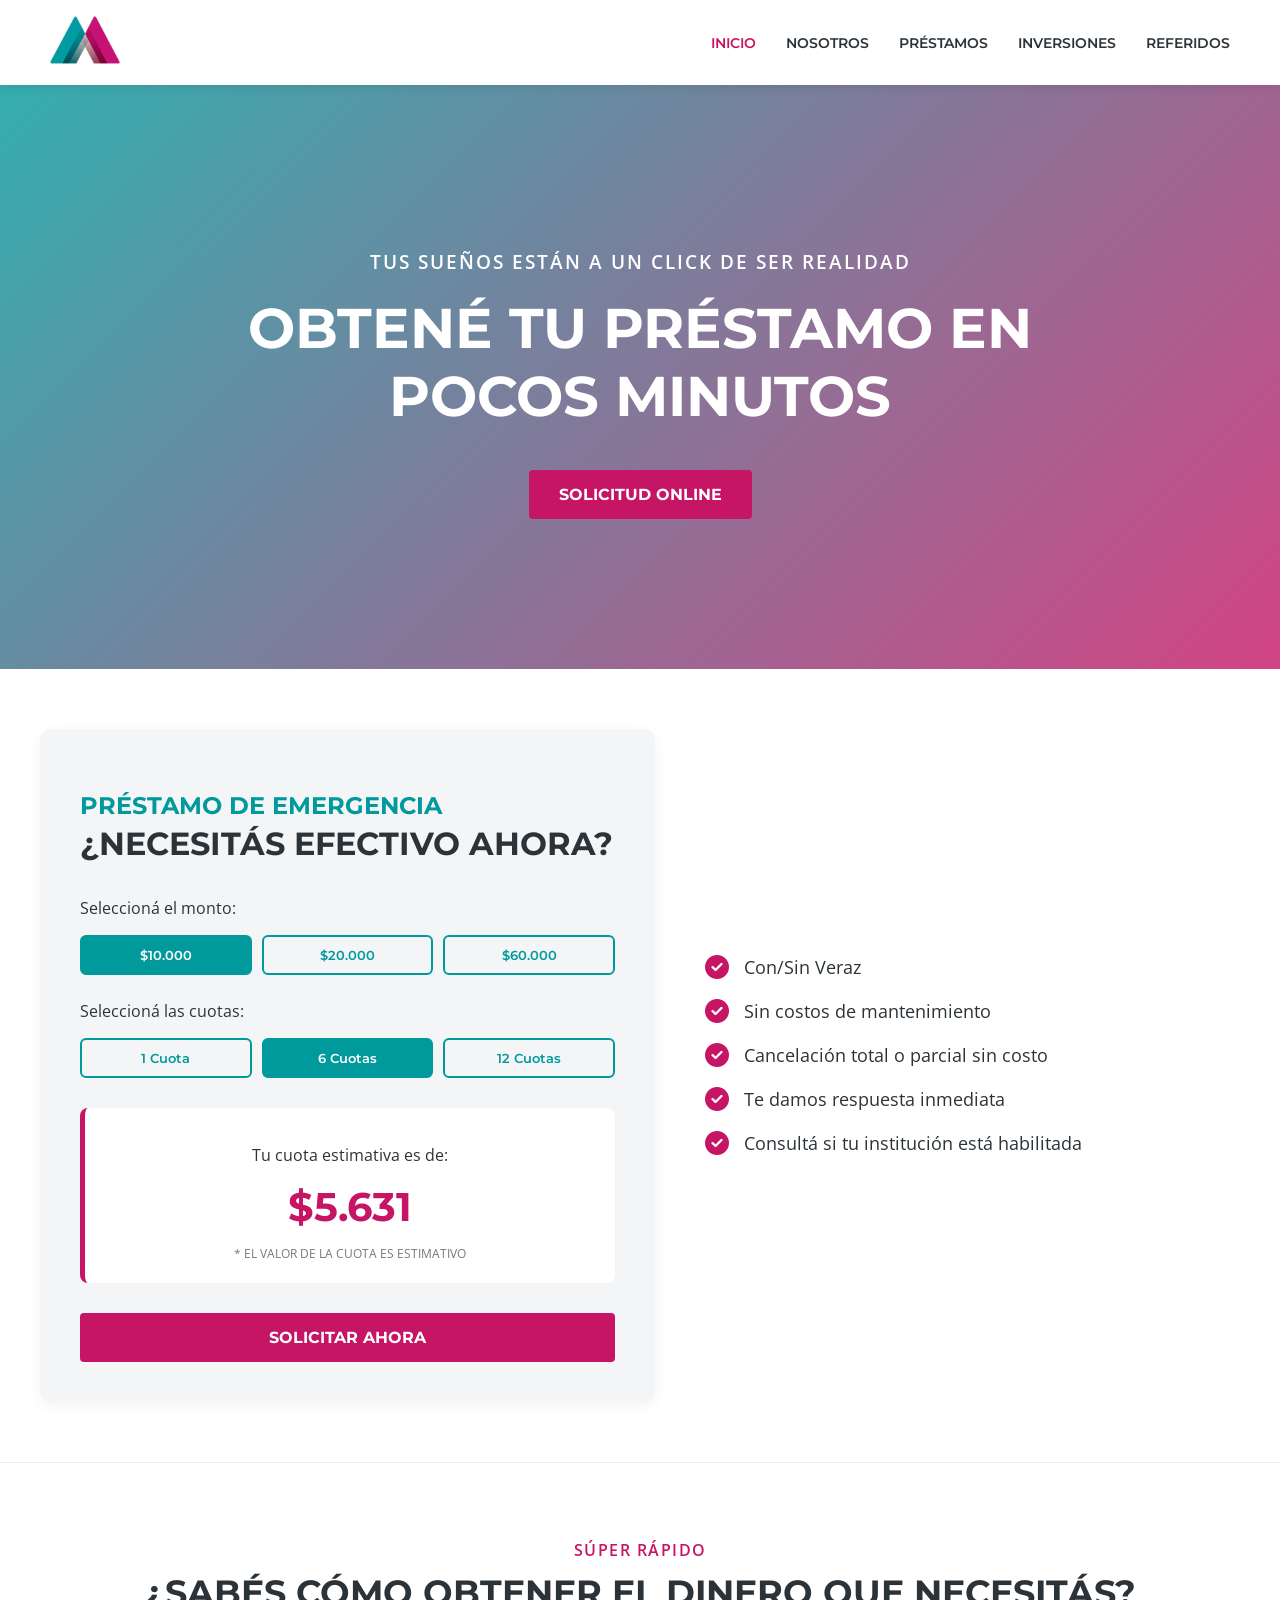
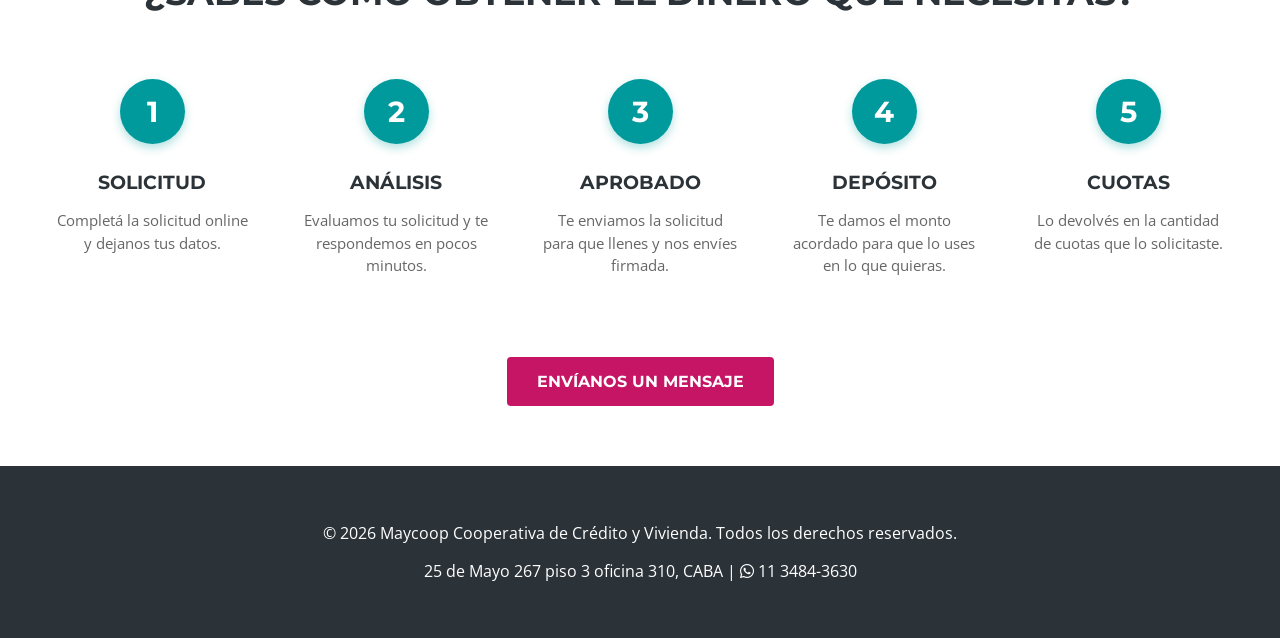
==== index.html @ c8506466 "Commit Inicial" ====
<!DOCTYPE html>
<html lang="es">
<head>
    <meta charset="UTF-8">
    <meta name="viewport" content="width=device-width, initial-scale=1.0">

    <title>Maycoop | Cooperativa de Crédito y Vivienda</title>

    <!-- Fuentes de Google: Montserrat y Open Sans -->
    <link href="https://fonts.googleapis.com/css2?family=Montserrat:wght@400;600;700&family=Open+Sans:wght@400;600&display=swap" rel="stylesheet">

    <!-- Iconos FontAwesome -->
    <link rel="stylesheet" href="https://cdnjs.cloudflare.com/ajax/libs/font-awesome/6.4.0/css/all.min.css">

    <!-- Tu CSS Maestro -->
    <link rel="stylesheet" href="css/style.css">
</head>
<body>

<!-- MENÚ DE NAVEGACIÓN -->
<nav>
    <a href="index.html">
        <img src="assets/img/logo.png" alt="Logo Maycoop" class="logo-nav">
    </a>
    <div class="nav-links">
        <a href="index.html" class="activo">Inicio</a>
        <a href="institucional.html">Nosotros</a>
        <a href="prestamos.html">Préstamos</a>
        <a href="inversiones.html">Inversiones</a>
        <a href="referidos.html">Referidos</a>
    </div>
</nav>

<!-- CONTENIDO PRINCIPAL DE LA PÁGINA -->
<main>

    <!-- SECCIÓN HERO (Inicio) -->
    <section class="hero">
        <h3 class="hero-subtitulo">TUS SUEÑOS ESTÁN A UN CLICK DE SER REALIDAD</h3>
        <h1 class="hero-titulo">OBTENÉ TU PRÉSTAMO EN<br>POCOS MINUTOS</h1>
        <a href="prestamos.html" class="btn-principal">Solicitud Online</a>
    </section>

    <!-- ACÁ IREMOS SUMANDO LAS DEMÁS SECCIONES (5 pasos, simulador, etc.) -->

    <!-- SECCIÓN CALCULADORA Y BENEFICIOS -->
    <section class="seccion-calculadora">
        <div class="contenedor">
            <div class="calculadora-grid">

                <!-- Columna Izquierda: El Simulador -->
                <div class="caja-simulador">
                    <h2 class="titulo-seccion">PRÉSTAMO DE EMERGENCIA<br><span>¿NECESITÁS EFECTIVO AHORA?</span></h2>

                    <div class="simulador-controles">
                        <p>Seleccioná el monto:</p>
                        <div class="botones-opciones">
                            <button class="btn-opcion activo">$10.000</button>
                            <button class="btn-opcion">$20.000</button>
                            <button class="btn-opcion">$60.000</button>
                        </div>

                        <p>Seleccioná las cuotas:</p>
                        <div class="botones-opciones">
                            <button class="btn-opcion">1 Cuota</button>
                            <button class="btn-opcion activo">6 Cuotas</button>
                            <button class="btn-opcion">12 Cuotas</button>
                        </div>
                    </div>

                    <div class="resultado-cuota">
                        <p>Tu cuota estimativa es de:</p>
                        <h3>$5.631</h3>
                        <small>* EL VALOR DE LA CUOTA ES ESTIMATIVO</small>
                    </div>

                    <a href="prestamos.html" class="btn-principal btn-ancho-completo">SOLICITAR AHORA</a>
                </div>

                <!-- Columna Derecha: Beneficios -->
                <div class="caja-beneficios">
                    <ul class="lista-beneficios">
                        <li><i class="fa-solid fa-check-circle"></i> Con/Sin Veraz</li>
                        <li><i class="fa-solid fa-check-circle"></i> Sin costos de mantenimiento</li>
                        <li><i class="fa-solid fa-check-circle"></i> Cancelación total o parcial sin costo</li>
                        <li><i class="fa-solid fa-check-circle"></i> Te damos respuesta inmediata</li>
                        <li><i class="fa-solid fa-check-circle"></i> Consultá si tu institución está habilitada</li>
                    </ul>
                </div>

            </div>
        </div>
    </section>

    <!-- SECCIÓN 5 PASOS -->
    <section class="seccion-pasos">
        <div class="contenedor">
            <div class="cabecera-seccion">
                <h3 class="subtitulo-seccion">SÚPER RÁPIDO</h3>
                <h2 class="titulo-seccion-centrado">¿SABÉS CÓMO OBTENER EL DINERO QUE NECESITÁS?</h2>
            </div>

            <div class="pasos-grid">
                <!-- Paso 1 -->
                <div class="paso-item">
                    <div class="paso-numero">1</div>
                    <h4 class="paso-titulo">SOLICITUD</h4>
                    <p class="paso-texto">Completá la solicitud online y dejanos tus datos.</p>
                </div>

                <!-- Paso 2 -->
                <div class="paso-item">
                    <div class="paso-numero">2</div>
                    <h4 class="paso-titulo">ANÁLISIS</h4>
                    <p class="paso-texto">Evaluamos tu solicitud y te respondemos en pocos minutos.</p>
                </div>

                <!-- Paso 3 -->
                <div class="paso-item">
                    <div class="paso-numero">3</div>
                    <h4 class="paso-titulo">APROBADO</h4>
                    <p class="paso-texto">Te enviamos la solicitud para que llenes y nos envíes firmada.</p>
                </div>

                <!-- Paso 4 -->
                <div class="paso-item">
                    <div class="paso-numero">4</div>
                    <h4 class="paso-titulo">DEPÓSITO</h4>
                    <p class="paso-texto">Te damos el monto acordado para que lo uses en lo que quieras.</p>
                </div>

                <!-- Paso 5 -->
                <div class="paso-item">
                    <div class="paso-numero">5</div>
                    <h4 class="paso-titulo">CUOTAS</h4>
                    <p class="paso-texto">Lo devolvés en la cantidad de cuotas que lo solicitaste.</p>
                </div>
            </div>

            <div class="boton-centrado">
                <a href="contacto.html" class="btn-principal">Envíanos un mensaje</a>
            </div>
        </div>
    </section>

</main>

<!-- FOOTER -->
<footer>
    <p>&copy; <span id="anio-actual"></span> Maycoop Cooperativa de Crédito y Vivienda. Todos los derechos reservados.</p>
    <p><span class="dato-direccion"></span> | <i class="fa-brands fa-whatsapp"></i> <span class="dato-tel-comercial"></span></p>
</footer>

<!-- TUS ARCHIVOS JAVASCRIPT (Primero las constantes, luego la lógica) -->
<script src="js/constantes.js"></script>
<script src="js/logica.js"></script>
</body>
</html>
---- css/style.css ----
/* =========================================
   VARIABLES DE COLOR
   ========================================= */

:root {
    --turquesa: #009A9C;     /* Lado izquierdo del logo */
    --magenta: #C71565;      /* Lado derecho del logo y botones */
    --gris-carbon: #2C3338;  /* Footer y textos fuertes */
    --gris-claro: #F4F5F7;   /* Fondos secundarios */
    --blanco: #FFFFFF;
}

/* =========================================
   CONFIGURACIÓN GENERAL Y TIPOGRAFÍA
   ========================================= */

body, html {
    margin: 0;
    padding: 0;
    font-family: 'Open Sans', sans-serif; /* Letra de lectura */
    color: var(--gris-carbon);
    background-color: var(--blanco);
    scroll-behavior: smooth;
    overflow-x: hidden;
}

h1, h2, h3, h4, h5, h6 {
    font-family: 'Montserrat', sans-serif; /* Letra corporativa para títulos */
    font-weight: 700;
}

/* =========================================
   BARRA DE NAVEGACIÓN
   ========================================= */

nav {
    position: fixed;
    top: 0;
    width: 100%;
    background-color: var(--blanco);
    box-shadow: 0 2px 10px rgba(0,0,0,0.1);
    display: flex;
    justify-content: space-between;
    align-items: center;
    padding: 15px 50px;
    box-sizing: border-box;
    z-index: 1000;
}

.nav-links {
    display: flex;
    gap: 30px;
}

.nav-links a {
    text-decoration: none;
    color: var(--gris-carbon);
    font-family: 'Montserrat', sans-serif;
    font-weight: 600;
    font-size: 0.9rem;
    text-transform: uppercase;
    transition: color 0.3s;
}

.nav-links a:hover, .nav-links a.activo {
    color: var(--magenta);
}

.logo-nav {
    height: 50px;
    width: auto;
}

/* =========================================
   BOTONES
   ========================================= */

.btn-principal {
    background-color: var(--magenta);
    color: var(--blanco);
    padding: 15px 30px;
    text-decoration: none;
    font-family: 'Montserrat', sans-serif;
    font-weight: 700;
    font-size: 1rem;
    border-radius: 4px;
    border: none;
    cursor: pointer;
    transition: background-color 0.3s, transform 0.2s;
    text-transform: uppercase;
    display: inline-block;
}

.btn-principal:hover {
    background-color: #A01050; /* Un magenta más oscuro */
    transform: scale(1.02);
}

/* =========================================
   FOOTER
   ========================================= */

footer {
    background-color: var(--gris-carbon);
    color: var(--blanco);
    text-align: center;
    padding: 40px 20px;
}

/* Margen superior para que el menú fijo no tape el contenido */

main {
    margin-top: 80px;
}

/* =========================================
   SECCIÓN HERO
   ========================================= */
.hero {
    /* El ../ sirve para salir de la carpeta css y buscar assets */
    background: linear-gradient(135deg, rgba(0, 154, 156, 0.8), rgba(199, 21, 101, 0.8)), url('../assets/img/foto-hero.jpg') center/cover;
    padding: 150px 20px;
    text-align: center;
    color: var(--blanco);
}

.hero-subtitulo {
    font-family: 'Open Sans', sans-serif;
    font-weight: 600;
    letter-spacing: 2px;
    margin-bottom: 20px;
}

.hero-titulo {
    font-size: 3.5rem;
    margin: 0 0 40px 0;
}



/* =========================================
   CONTENEDOR GENERAL Y TÍTULOS
   ========================================= */
.contenedor {
    max-width: 1200px;
    margin: 0 auto;
    padding: 60px 20px;
}

.titulo-seccion {
    font-size: 1.5rem;
    color: var(--turquesa);
    margin-bottom: 30px;
    line-height: 1.4;
}

.titulo-seccion span {
    color: var(--gris-carbon);
    font-size: 2rem;
}

/* =========================================
   SECCIÓN CALCULADORA
   ========================================= */
.calculadora-grid {
    display: flex;
    flex-wrap: wrap;
    gap: 50px;
    align-items: center;
}

.caja-simulador {
    flex: 1;
    min-width: 300px;
    background-color: var(--gris-claro);
    padding: 40px;
    border-radius: 12px;
    box-shadow: 0 4px 15px rgba(0,0,0,0.05);
}

.botones-opciones {
    display: flex;
    gap: 10px;
    margin-bottom: 25px;
}

.btn-opcion {
    flex: 1;
    padding: 10px;
    border: 2px solid var(--turquesa);
    background-color: transparent;
    color: var(--turquesa);
    font-family: 'Montserrat', sans-serif;
    font-weight: 600;
    border-radius: 6px;
    cursor: pointer;
    transition: all 0.3s ease;
}

.btn-opcion:hover, .btn-opcion.activo {
    background-color: var(--turquesa);
    color: var(--blanco);
}

.resultado-cuota {
    text-align: center;
    margin: 30px 0;
    padding: 20px;
    background-color: var(--blanco);
    border-radius: 8px;
    border-left: 5px solid var(--magenta);
}

.resultado-cuota h3 {
    font-size: 2.5rem;
    color: var(--magenta);
    margin: 10px 0;
}

.resultado-cuota small {
    font-size: 0.75rem;
    color: #777;
}

.btn-ancho-completo {
    width: 100%;
    text-align: center;
    box-sizing: border-box;
}

/* =========================================
   LISTA DE BENEFICIOS (Columna Derecha)
   ========================================= */
.caja-beneficios {
    flex: 1;
    min-width: 300px;
}

.lista-beneficios {
    list-style: none;
    padding: 0;
    margin: 0;
}

.lista-beneficios li {
    font-size: 1.1rem;
    margin-bottom: 20px;
    display: flex;
    align-items: center;
    gap: 15px;
}

.lista-beneficios li i {
    color: var(--magenta);
    font-size: 1.5rem;
}

/* =========================================
   CABECERAS CENTRALES (Reutilizables)
   ========================================= */
.cabecera-seccion {
    text-align: center;
    margin-bottom: 50px;
}

.subtitulo-seccion {
    color: var(--magenta);
    font-family: 'Open Sans', sans-serif;
    font-weight: 600;
    letter-spacing: 1.5px;
    text-transform: uppercase;
    margin-bottom: 10px;
    font-size: 1rem;
}

.titulo-seccion-centrado {
    font-size: 2.2rem;
    color: var(--gris-carbon);
    margin-top: 0;
}

.boton-centrado {
    text-align: center;
    margin-top: 50px;
}

/* =========================================
   SECCIÓN 5 PASOS
   ========================================= */
.seccion-pasos {
    background-color: var(--blanco);
    border-top: 1px solid #eaeaea; /* Una línea sutil para separar secciones */
}

.pasos-grid {
    display: flex;
    flex-wrap: wrap;
    gap: 20px;
    justify-content: center;
}

.paso-item {
    flex: 1;
    min-width: 180px;
    max-width: 220px;
    text-align: center;
    padding: 15px;
}

.paso-numero {
    width: 65px;
    height: 65px;
    background-color: var(--turquesa);
    color: var(--blanco);
    font-family: 'Montserrat', sans-serif;
    font-size: 1.8rem;
    font-weight: 700;
    border-radius: 50%;
    display: flex;
    align-items: center;
    justify-content: center;
    margin: 0 auto 20px auto;
    box-shadow: 0 4px 10px rgba(0, 154, 156, 0.3); /* Sombra turquesa para darle relieve */
}

.paso-titulo {
    color: var(--gris-carbon);
    font-size: 1.2rem;
    margin-bottom: 10px;
}

.paso-texto {
    font-size: 0.95rem;
    color: #666;
    line-height: 1.5;
}
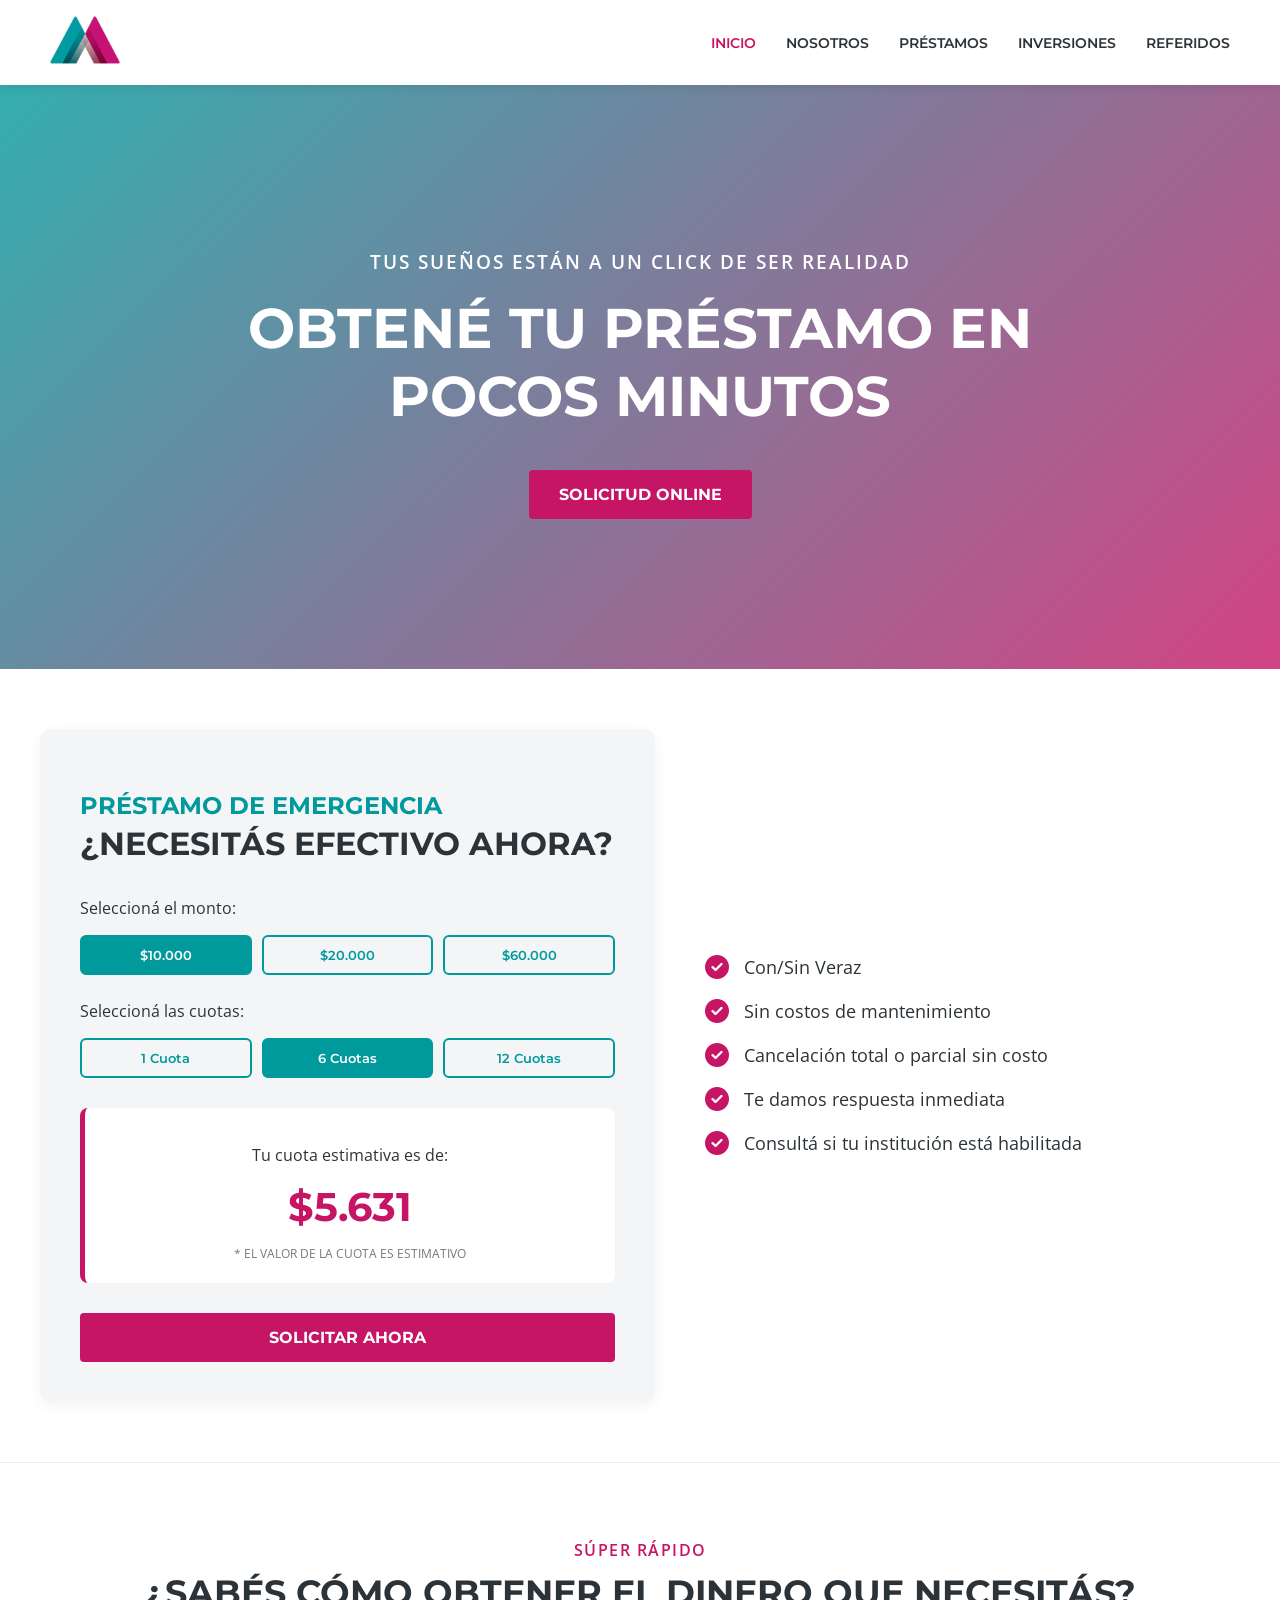
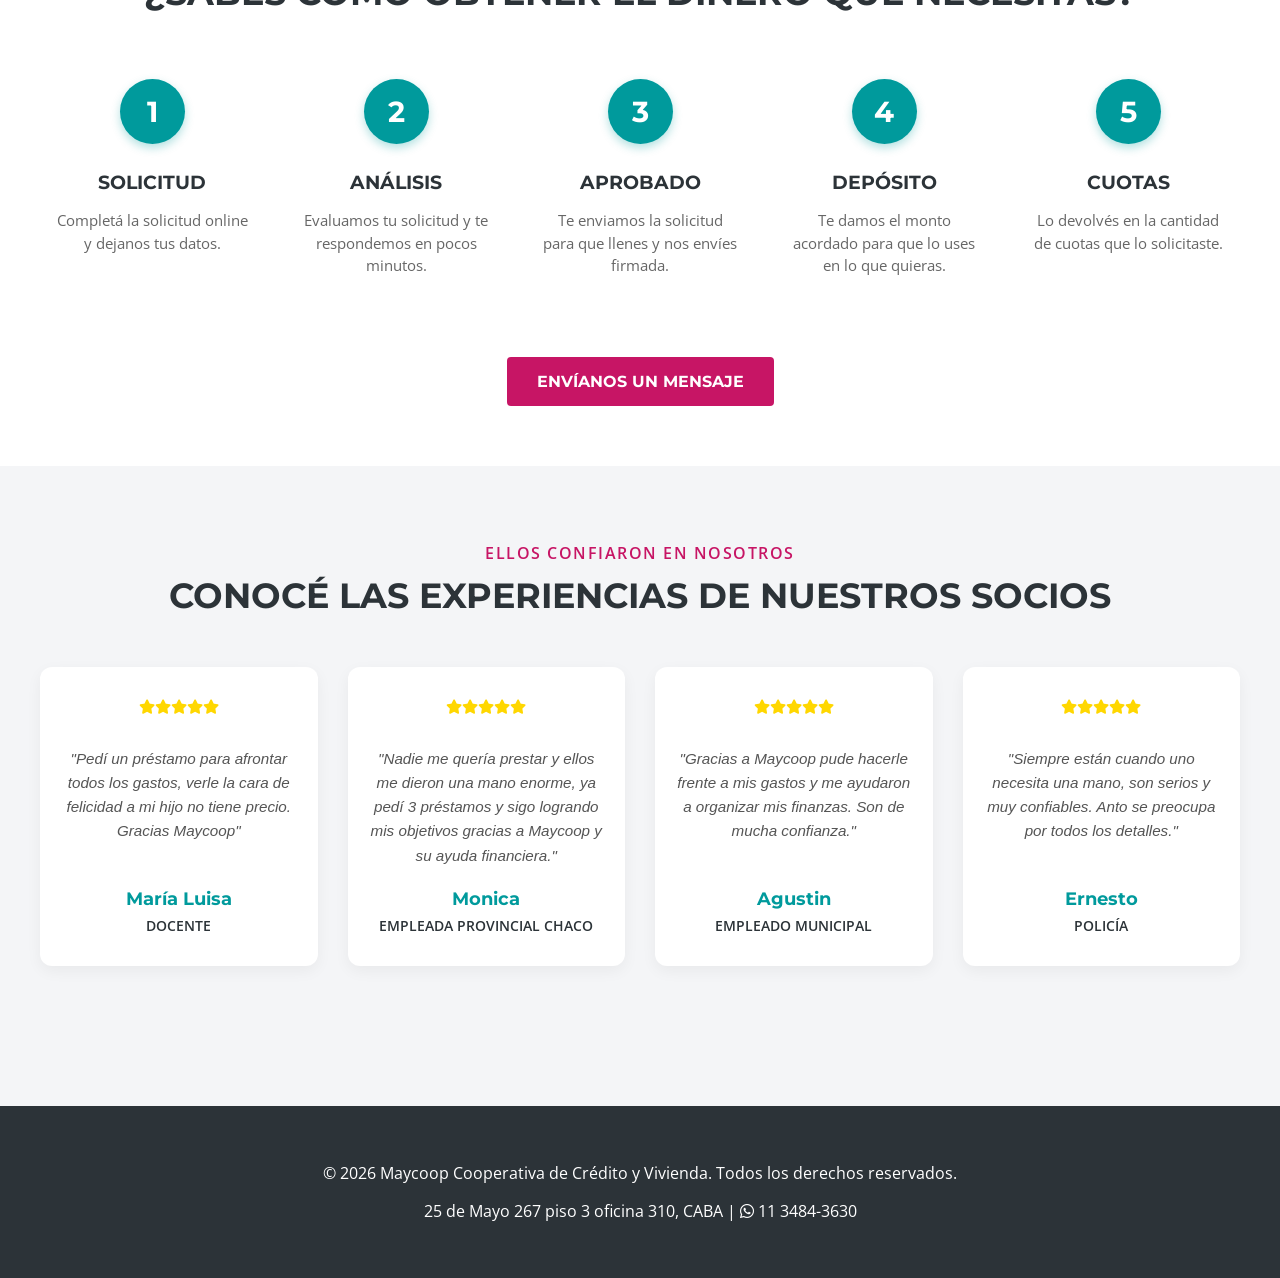
==== commit 2dfbcca5: "Estructura inicial de html y css" ====
--- a/index.html
+++ b/index.html
@@ -138,7 +138,67 @@
             </div>
 
             <div class="boton-centrado">
-                <a href="contacto.html" class="btn-principal">Envíanos un mensaje</a>
+                <a href="institucional.html#contacto" class="btn-principal">Envíanos un mensaje</a>
+            </div>
+        </div>
+    </section>
+
+    <!-- SECCIÓN TESTIMONIOS -->
+    <section class="seccion-testimonios">
+        <div class="contenedor">
+            <div class="cabecera-seccion">
+                <h3 class="subtitulo-seccion">ELLOS CONFIARON EN NOSOTROS</h3>
+                <h2 class="titulo-seccion-centrado">CONOCÉ LAS EXPERIENCIAS DE NUESTROS SOCIOS</h2>
+            </div>
+
+            <div class="testimonios-grid">
+                <!-- Testimonio 1 -->
+                <div class="testimonio-card">
+                    <div class="estrellas">
+                        <i class="fa-solid fa-star"></i><i class="fa-solid fa-star"></i><i class="fa-solid fa-star"></i><i class="fa-solid fa-star"></i><i class="fa-solid fa-star"></i>
+                    </div>
+                    <p class="testimonio-texto">"Pedí un préstamo para afrontar todos los gastos, verle la cara de felicidad a mi hijo no tiene precio. Gracias Maycoop"</p>
+                    <div class="testimonio-autor">
+                        <h4>María Luisa</h4>
+                        <span>Docente</span>
+                    </div>
+                </div>
+
+                <!-- Testimonio 2 -->
+                <div class="testimonio-card">
+                    <div class="estrellas">
+                        <i class="fa-solid fa-star"></i><i class="fa-solid fa-star"></i><i class="fa-solid fa-star"></i><i class="fa-solid fa-star"></i><i class="fa-solid fa-star"></i>
+                    </div>
+                    <p class="testimonio-texto">"Nadie me quería prestar y ellos me dieron una mano enorme, ya pedí 3 préstamos y sigo logrando mis objetivos gracias a Maycoop y su ayuda financiera."</p>
+                    <div class="testimonio-autor">
+                        <h4>Monica</h4>
+                        <span>Empleada Provincial Chaco</span>
+                    </div>
+                </div>
+
+                <!-- Testimonio 3 -->
+                <div class="testimonio-card">
+                    <div class="estrellas">
+                        <i class="fa-solid fa-star"></i><i class="fa-solid fa-star"></i><i class="fa-solid fa-star"></i><i class="fa-solid fa-star"></i><i class="fa-solid fa-star"></i>
+                    </div>
+                    <p class="testimonio-texto">"Gracias a Maycoop pude hacerle frente a mis gastos y me ayudaron a organizar mis finanzas. Son de mucha confianza."</p>
+                    <div class="testimonio-autor">
+                        <h4>Agustin</h4>
+                        <span>Empleado Municipal</span>
+                    </div>
+                </div>
+
+                <!-- Testimonio 4 -->
+                <div class="testimonio-card">
+                    <div class="estrellas">
+                        <i class="fa-solid fa-star"></i><i class="fa-solid fa-star"></i><i class="fa-solid fa-star"></i><i class="fa-solid fa-star"></i><i class="fa-solid fa-star"></i>
+                    </div>
+                    <p class="testimonio-texto">"Siempre están cuando uno necesita una mano, son serios y muy confiables. Anto se preocupa por todos los detalles."</p>
+                    <div class="testimonio-autor">
+                        <h4>Ernesto</h4>
+                        <span>Policía</span>
+                    </div>
+                </div>
             </div>
         </div>
     </section>
--- a/css/style.css
+++ b/css/style.css
@@ -333,4 +333,647 @@
     font-size: 0.95rem;
     color: #666;
     line-height: 1.5;
+}
+
+/* =========================================
+   SECCIÓN TESTIMONIOS
+   ========================================= */
+.seccion-testimonios {
+    background-color: var(--gris-claro);
+    padding-bottom: 80px;
+}
+
+.testimonios-grid {
+    display: grid;
+    /* Esto hace que sea responsive automáticamente sin Media Queries complejas */
+    grid-template-columns: repeat(auto-fit, minmax(250px, 1fr));
+    gap: 30px;
+    margin-top: 40px;
+}
+
+.testimonio-card {
+    background-color: var(--blanco);
+    padding: 30px 20px;
+    border-radius: 12px;
+    box-shadow: 0 5px 15px rgba(0,0,0,0.05);
+    text-align: center;
+    display: flex;
+    flex-direction: column;
+    justify-content: space-between;
+    transition: transform 0.3s ease;
+}
+
+.testimonio-card:hover {
+    transform: translateY(-5px);
+}
+
+.estrellas {
+    color: #FFD700; /* Color dorado para las FontAwesome Stars */
+    margin-bottom: 15px;
+    font-size: 0.9rem;
+}
+
+.testimonio-texto {
+    font-style: italic;
+    color: #555;
+    font-size: 0.95rem;
+    line-height: 1.6;
+    margin-bottom: 20px;
+    flex-grow: 1; /* Empuja el autor hacia abajo para que todas las cards midan igual */
+}
+
+.testimonio-autor h4 {
+    color: var(--turquesa);
+    margin: 0 0 5px 0;
+    font-size: 1.1rem;
+}
+
+.testimonio-autor span {
+    color: var(--gris-carbon);
+    font-size: 0.85rem;
+    font-weight: 600;
+    text-transform: uppercase;
+}
+
+/* =========================================
+   CABECERAS DE PÁGINAS INTERNAS (Reutilizable)
+   ========================================= */
+.cabecera-pagina {
+    background-color: var(--turquesa);
+    color: var(--blanco);
+    text-align: center;
+    padding: 80px 20px 60px;
+}
+
+.titulo-pagina {
+    font-size: 2.8rem;
+    margin: 0 0 15px 0;
+    text-transform: uppercase;
+}
+
+.subtitulo-pagina {
+    font-family: 'Open Sans', sans-serif;
+    font-size: 1.2rem;
+    font-weight: 600;
+    margin: 0;
+    opacity: 0.9;
+}
+
+/* =========================================
+   BANNER DE BENEFICIOS (Préstamos)
+   ========================================= */
+.seccion-formulario {
+    background-color: var(--gris-claro);
+    padding-bottom: 80px;
+}
+
+.banner-beneficios {
+    display: flex;
+    justify-content: center;
+    flex-wrap: wrap;
+    gap: 30px;
+    background-color: var(--blanco);
+    padding: 20px 40px;
+    border-radius: 8px;
+    box-shadow: 0 4px 15px rgba(0,0,0,0.05);
+    margin: -30px auto 50px auto; /* Lo sube un poquito pisando la cabecera turquesa */
+    max-width: 900px;
+}
+
+.beneficio-item {
+    font-family: 'Montserrat', sans-serif;
+    font-weight: 600;
+    color: var(--gris-carbon);
+    display: flex;
+    align-items: center;
+    gap: 10px;
+}
+
+.beneficio-item i {
+    color: var(--magenta);
+    font-size: 1.3rem;
+}
+
+/* =========================================
+   ESTILOS DE FORMULARIO (Modular)
+   ========================================= */
+.caja-formulario {
+    background-color: var(--blanco);
+    padding: 50px;
+    border-radius: 12px;
+    box-shadow: 0 5px 20px rgba(0,0,0,0.03);
+    max-width: 1000px;
+    margin: 0 auto;
+}
+
+.formulario-prestamo {
+    margin-top: 40px;
+}
+
+.form-grid {
+    display: grid;
+    grid-template-columns: 1fr 1fr; /* Acá creamos las dos columnas */
+    gap: 40px;
+}
+
+.form-titulo-columna {
+    color: var(--turquesa);
+    font-size: 1.2rem;
+    margin-bottom: 25px;
+    border-bottom: 2px solid var(--gris-claro);
+    padding-bottom: 10px;
+    display: flex;
+    align-items: center;
+    gap: 10px;
+}
+
+.form-grupo {
+    margin-bottom: 20px;
+    display: flex;
+    flex-direction: column;
+}
+
+.form-grupo label {
+    font-weight: 600;
+    margin-bottom: 8px;
+    font-size: 0.9rem;
+    color: var(--gris-carbon);
+}
+
+.form-grupo input,
+.form-grupo select {
+    padding: 12px 15px;
+    border: 1px solid #ccc;
+    border-radius: 6px;
+    font-family: 'Open Sans', sans-serif;
+    font-size: 1rem;
+    transition: border-color 0.3s;
+}
+
+.form-grupo input:focus,
+.form-grupo select:focus {
+    outline: none;
+    border-color: var(--turquesa);
+}
+
+.form-grupo-completo {
+    margin-top: 30px;
+    padding-top: 30px;
+    border-top: 1px solid var(--gris-claro);
+}
+
+.checkbox-container {
+    display: flex;
+    align-items: flex-start;
+    gap: 10px;
+    font-size: 0.9rem;
+    color: #555;
+    cursor: pointer;
+}
+
+.checkbox-container input {
+    margin-top: 4px;
+}
+
+.text-center {
+    text-align: center;
+}
+
+/* =========================================
+   RESPONSIVE (Celulares)
+   ========================================= */
+@media (max-width: 768px) {
+    .form-grid {
+        grid-template-columns: 1fr; /* Fuerza una sola columna si la pantalla es chica */
+        gap: 20px;
+    }
+
+    .caja-formulario {
+        padding: 30px 20px;
+    }
+
+    .banner-beneficios {
+        flex-direction: column;
+        align-items: center;
+    }
+}
+
+/* =========================================
+   SECCIÓN INVERSIONES Y TASAS
+   ========================================= */
+.seccion-tasas {
+    background-color: var(--blanco);
+    padding: 60px 0;
+}
+
+.margen-extra {
+    margin-top: 80px; /* Separación entre el bloque de pesos y dólares */
+}
+
+.tasas-grid {
+    display: grid;
+    grid-template-columns: repeat(auto-fit, minmax(220px, 1fr));
+    gap: 30px;
+    margin-top: 40px;
+}
+
+.grid-centrado {
+    display: flex;
+    justify-content: center; /* Para centrar la tarjeta única de dólares */
+}
+
+.tarjeta-tasa {
+    background-color: var(--gris-claro);
+    border-radius: 12px;
+    padding: 40px 20px;
+    text-align: center;
+    box-shadow: 0 4px 15px rgba(0,0,0,0.05);
+    position: relative;
+    transition: transform 0.3s ease;
+    border-bottom: 4px solid var(--turquesa);
+}
+
+.tarjeta-tasa:hover {
+    transform: translateY(-10px);
+}
+
+.tarjeta-tasa.destaco-magenta {
+    border-bottom: 4px solid var(--magenta);
+    background-color: var(--blanco);
+    box-shadow: 0 10px 25px rgba(199, 21, 101, 0.15);
+}
+
+.tarjeta-tasa.destaco-turquesa {
+    min-width: 300px;
+    background-color: var(--blanco);
+    box-shadow: 0 10px 25px rgba(0, 154, 156, 0.15);
+}
+
+.etiqueta-destacado {
+    position: absolute;
+    top: -15px;
+    left: 50%;
+    transform: translateX(-50%);
+    background-color: var(--magenta);
+    color: var(--blanco);
+    padding: 5px 15px;
+    border-radius: 20px;
+    font-size: 0.8rem;
+    font-weight: 700;
+    font-family: 'Montserrat', sans-serif;
+    white-space: nowrap;
+}
+
+.tasa-porcentaje {
+    font-size: 4rem;
+    font-family: 'Montserrat', sans-serif;
+    font-weight: 700;
+    color: var(--gris-carbon);
+    line-height: 1;
+    margin-bottom: 10px;
+}
+
+.tarjeta-tasa.destaco-magenta .tasa-porcentaje {
+    color: var(--magenta);
+}
+
+.tarjeta-tasa.destaco-turquesa .tasa-porcentaje {
+    color: var(--turquesa);
+}
+
+.tasa-porcentaje span {
+    font-size: 2rem;
+}
+
+.tasa-tiempo {
+    font-size: 1.2rem;
+    color: var(--gris-carbon);
+    margin: 10px 0;
+    text-transform: uppercase;
+}
+
+.tasa-desc {
+    font-size: 0.9rem;
+    color: #666;
+    margin: 0;
+}
+
+/* =========================================
+   SECCIÓN EDUCACIÓN FINANCIERA (Inversiones)
+   ========================================= */
+.seccion-educacion {
+    background-color: var(--gris-claro);
+    padding: 80px 20px;
+}
+
+.educacion-grid {
+    display: grid;
+    grid-template-columns: repeat(auto-fit, minmax(300px, 1fr));
+    gap: 40px;
+    max-width: 1000px;
+    margin: 0 auto;
+}
+
+.caja-info {
+    background-color: var(--blanco);
+    padding: 40px;
+    border-radius: 12px;
+    box-shadow: 0 5px 15px rgba(0,0,0,0.03);
+    border-top: 4px solid var(--gris-carbon);
+}
+
+.icono-info {
+    font-size: 2.5rem;
+    color: var(--turquesa);
+    margin-bottom: 20px;
+}
+
+.caja-info h3 {
+    color: var(--gris-carbon);
+    font-size: 1.3rem;
+    margin-bottom: 15px;
+}
+
+.caja-info p {
+    color: #555;
+    line-height: 1.6;
+    font-size: 0.95rem;
+}
+
+/* =========================================
+   SECCIÓN REFERIDOS (Ajustes menores y utilitarios)
+   ========================================= */
+.pasos-sin-borde {
+    border-top: none;
+    padding-top: 60px;
+}
+
+.fondo-blanco-extra {
+    background-color: var(--blanco);
+    padding-top: 20px;
+}
+
+.caja-ayuda-referido {
+    background-color: rgba(0, 154, 156, 0.1);
+    border-left: 4px solid var(--turquesa);
+    padding: 20px;
+    border-radius: 0 8px 8px 0;
+    margin-top: 30px;
+    display: flex;
+    align-items: flex-start;
+    gap: 15px;
+}
+
+.caja-ayuda-referido i {
+    color: var(--turquesa);
+    font-size: 1.5rem;
+    margin-top: 2px;
+}
+
+.caja-ayuda-referido p {
+    margin: 0;
+    font-size: 0.9rem;
+    color: var(--gris-carbon);
+    line-height: 1.5;
+}
+
+/* =========================================
+   SECCIÓN NOSOTROS
+   ========================================= */
+.seccion-nosotros {
+    background-color: var(--blanco);
+    padding: 60px 0;
+}
+
+.nosotros-grid {
+    display: grid;
+    grid-template-columns: repeat(auto-fit, minmax(300px, 1fr));
+    gap: 40px;
+    margin-bottom: 50px;
+}
+
+.caja-proposito {
+    text-align: center;
+    padding: 30px;
+    background-color: var(--gris-claro);
+    border-radius: 12px;
+}
+
+.icono-proposito {
+    font-size: 3rem;
+    color: var(--magenta);
+    margin-bottom: 20px;
+}
+
+.valores-contenedor {
+    text-align: center;
+    border-top: 1px solid #eaeaea;
+    padding-top: 40px;
+}
+
+.titulo-valores {
+    color: var(--turquesa);
+    font-size: 1.5rem;
+    margin-bottom: 30px;
+}
+
+.valores-grid {
+    display: flex;
+    justify-content: center;
+    flex-wrap: wrap;
+    gap: 15px;
+}
+
+.valor-item {
+    background-color: var(--gris-claro);
+    padding: 10px 20px;
+    border-radius: 30px;
+    font-weight: 600;
+    color: var(--gris-carbon);
+    display: flex;
+    align-items: center;
+    gap: 10px;
+}
+
+.valor-item i {
+    color: var(--turquesa);
+}
+
+/* =========================================
+   SECCIÓN EMPLEO
+   ========================================= */
+.seccion-empleo {
+    background-color: var(--gris-claro);
+    padding: 60px 0;
+}
+
+.caja-empleo {
+    max-width: 800px;
+    margin: 0 auto;
+    text-align: center;
+}
+
+.texto-empleo {
+    font-size: 1.1rem;
+    color: #555;
+    margin-bottom: 30px;
+}
+
+.alerta-sin-ofertas {
+    background-color: var(--blanco);
+    padding: 30px;
+    border-radius: 8px;
+    border: 2px dashed #ccc;
+    color: #777;
+}
+
+.alerta-sin-ofertas i {
+    font-size: 2rem;
+    margin-bottom: 15px;
+    color: #ccc;
+}
+
+/* =========================================
+   SECCIÓN FAQS (Acordeón Visual)
+   ========================================= */
+.seccion-faqs {
+    background-color: var(--blanco);
+    padding: 80px 0;
+}
+
+.faq-contenedor {
+    max-width: 800px;
+    margin: 0 auto;
+}
+
+.faq-item {
+    margin-bottom: 15px;
+    border: 1px solid #eaeaea;
+    border-radius: 8px;
+    overflow: hidden;
+}
+
+.faq-pregunta {
+    width: 100%;
+    background-color: var(--blanco);
+    color: var(--gris-carbon);
+    font-family: 'Montserrat', sans-serif;
+    font-weight: 600;
+    font-size: 1.05rem;
+    padding: 20px;
+    border: none;
+    text-align: left;
+    cursor: pointer;
+    display: flex;
+    justify-content: space-between;
+    align-items: center;
+    transition: background-color 0.3s;
+}
+
+.faq-pregunta:hover {
+    background-color: var(--gris-claro);
+}
+
+.faq-pregunta i {
+    color: var(--turquesa);
+    transition: transform 0.3s;
+}
+
+.faq-respuesta {
+    background-color: var(--blanco);
+    padding: 0 20px 20px 20px;
+    display: none; /* Esto lo preparamos para que lo abra el JS después */
+}
+
+/* =========================================
+   SECCIÓN CONTACTO
+   ========================================= */
+.seccion-contacto {
+    background-color: var(--gris-carbon);
+    color: var(--blanco);
+    padding: 80px 0;
+}
+
+.contacto-grid {
+    display: grid;
+    grid-template-columns: 1fr 1fr;
+    gap: 60px;
+    align-items: center;
+}
+
+.titulo-contacto {
+    font-size: 2.5rem;
+    color: var(--turquesa);
+    margin-top: 0;
+}
+
+.texto-contacto {
+    font-size: 1.1rem;
+    opacity: 0.9;
+    margin-bottom: 40px;
+}
+
+.lista-directorios {
+    display: flex;
+    flex-direction: column;
+    gap: 25px;
+}
+
+.directorio-item {
+    display: flex;
+    align-items: center;
+    gap: 20px;
+}
+
+.directorio-item i {
+    font-size: 1.8rem;
+    color: var(--magenta);
+}
+
+.directorio-item h4 {
+    margin: 0 0 5px 0;
+    font-family: 'Open Sans', sans-serif;
+    font-size: 0.9rem;
+    opacity: 0.7;
+    text-transform: uppercase;
+}
+
+.directorio-item span {
+    font-size: 1.2rem;
+    font-weight: 600;
+}
+
+.form-contacto-rapido {
+    padding: 40px;
+    margin: 0;
+}
+
+@media (max-width: 768px) {
+    .contacto-grid {
+        grid-template-columns: 1fr;
+    }
+}
+
+/* =========================================
+   AJUSTES FORMULARIO DE CONTACTO
+   ========================================= */
+.textarea-contacto {
+    padding: 12px 15px;
+    border: 1px solid #ccc;
+    border-radius: 6px;
+    font-family: 'Open Sans', sans-serif;
+    font-size: 1rem;
+    transition: border-color 0.3s;
+    resize: vertical; /* Permite al usuario agrandarlo solo hacia abajo */
+    width: 100%; /* Asegura que no se desborde */
+    box-sizing: border-box;
+}
+
+.textarea-contacto:focus {
+    outline: none;
+    border-color: var(--turquesa);
+}
+
+.btn-margen-top {
+    margin-top: 15px;
 }
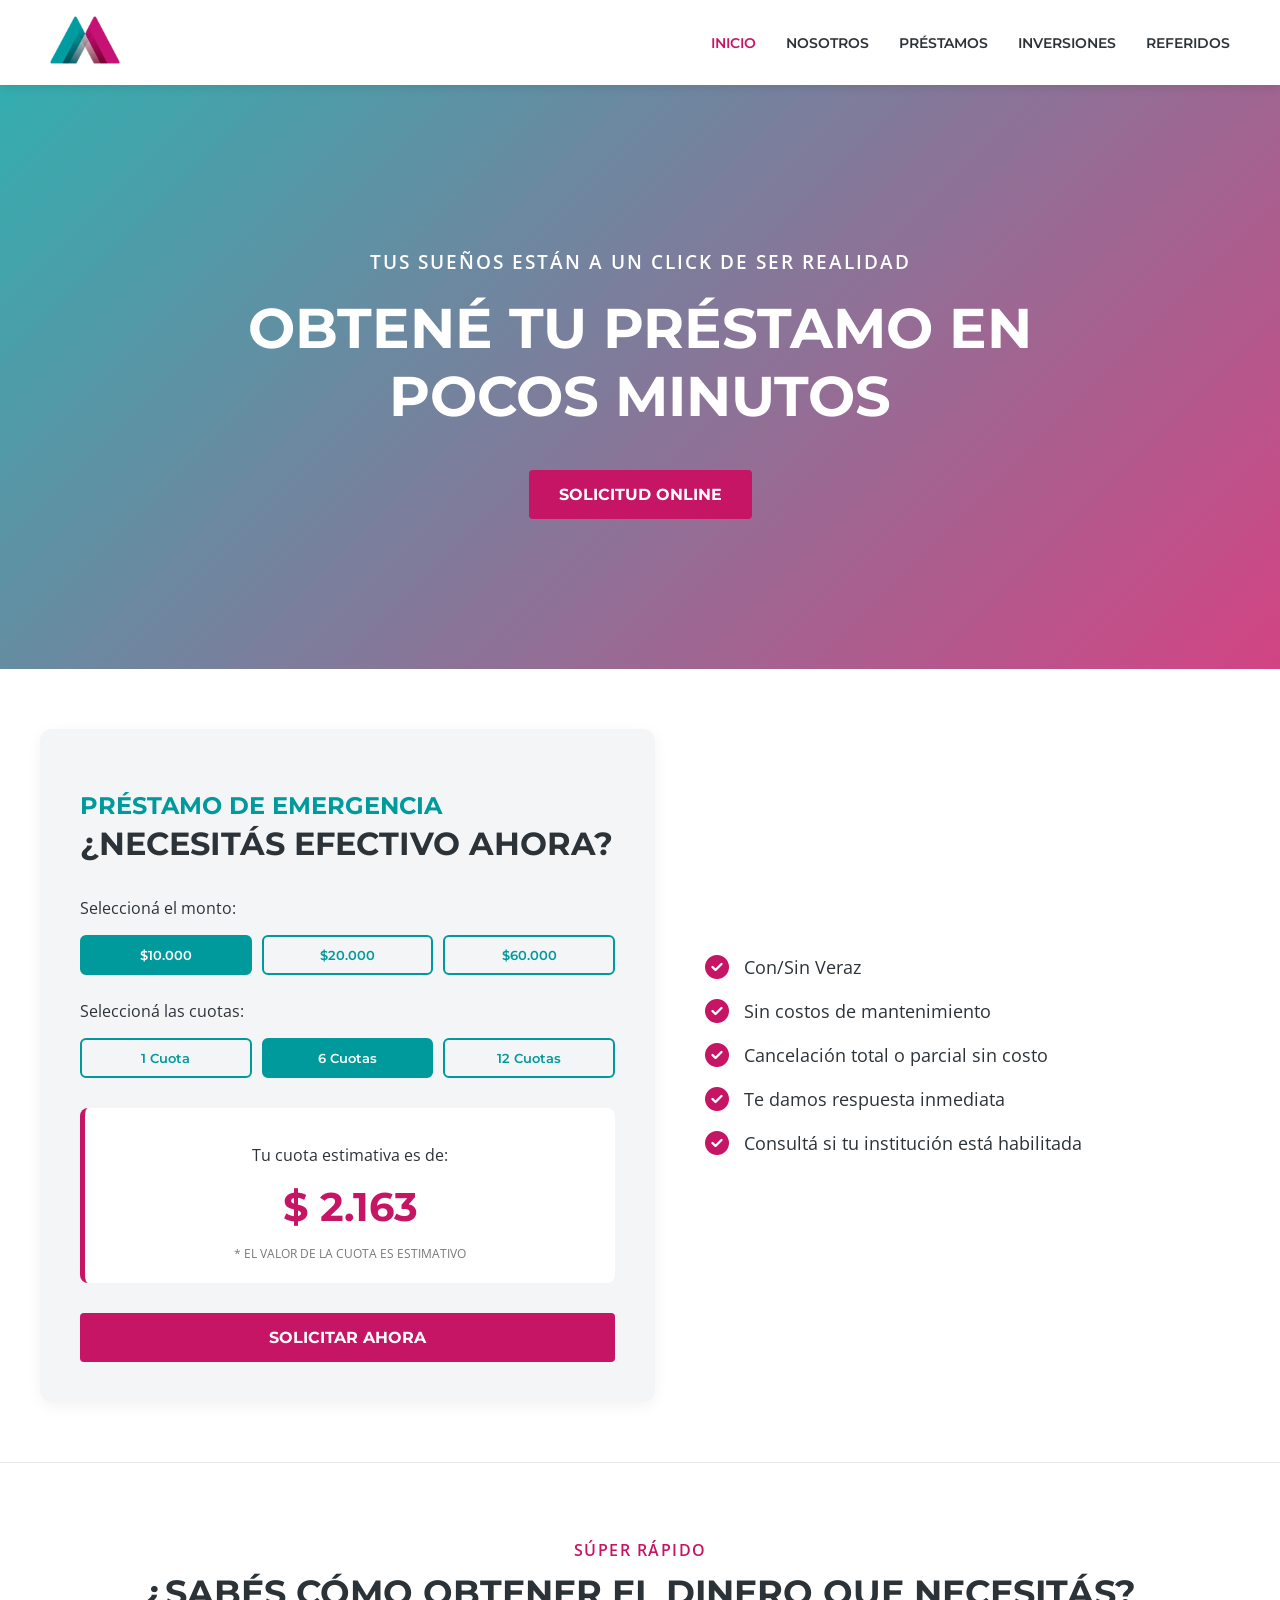
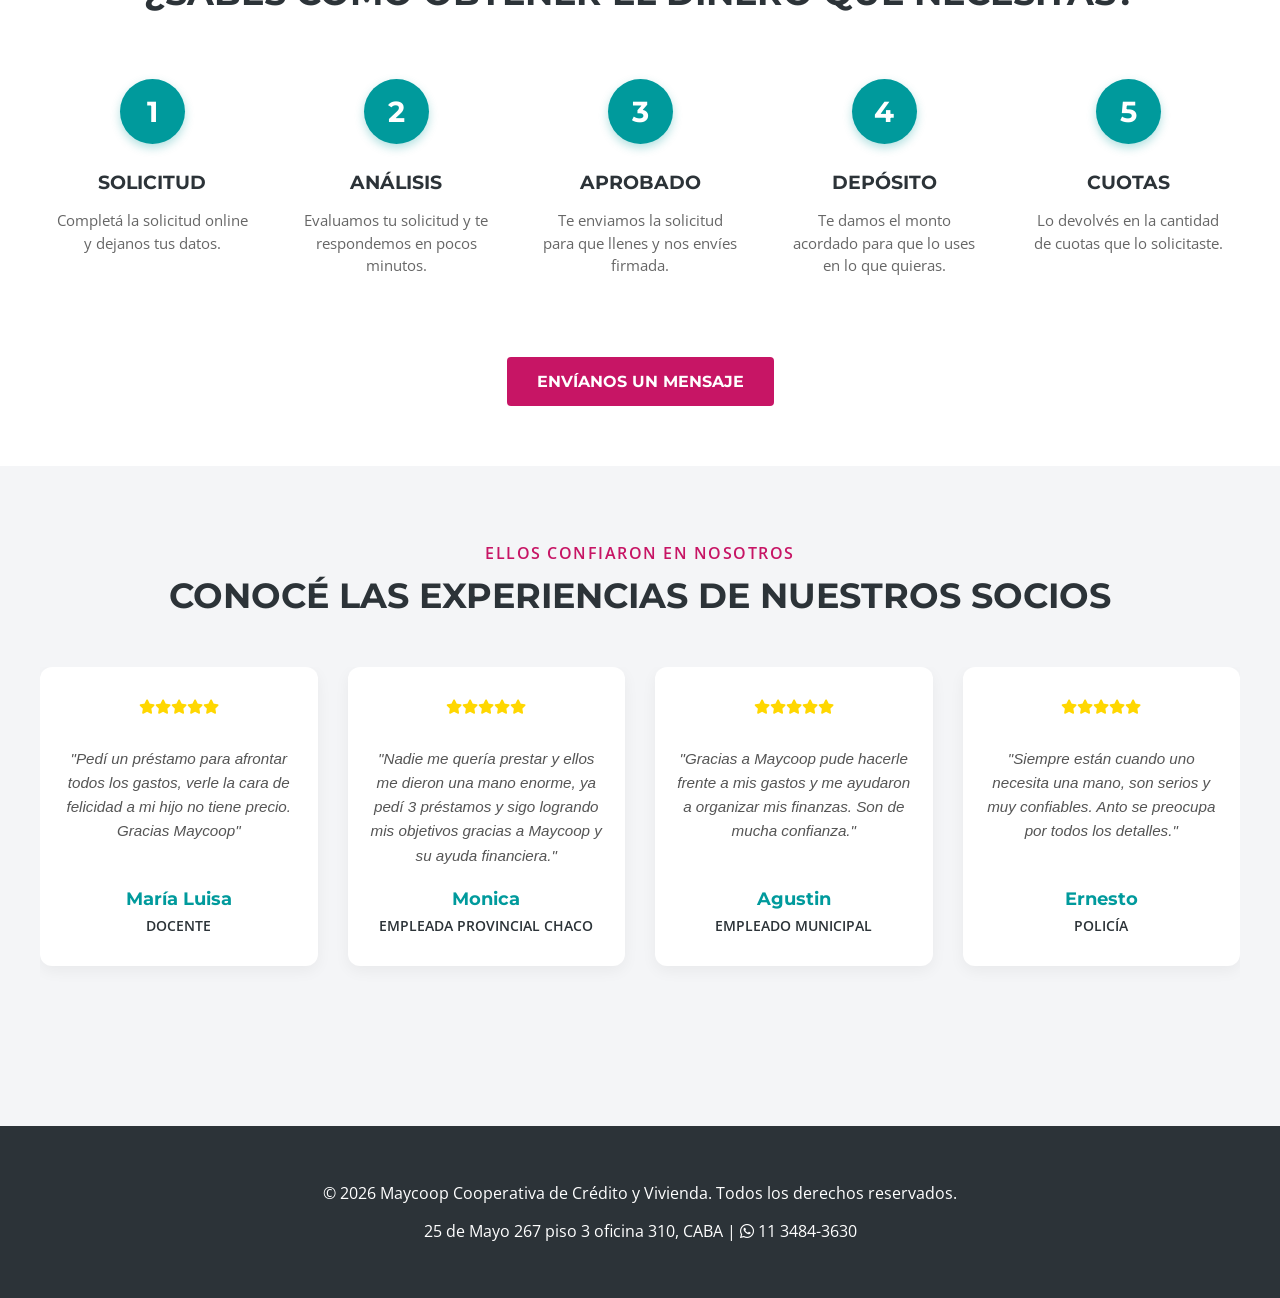
==== commit d50f8482: "Visual del Media query mejorado" ====
--- a/index.html
+++ b/index.html
@@ -3,25 +3,27 @@
 <head>
     <meta charset="UTF-8">
     <meta name="viewport" content="width=device-width, initial-scale=1.0">
-
     <title>Maycoop | Cooperativa de Crédito y Vivienda</title>
 
-    <!-- Fuentes de Google: Montserrat y Open Sans -->
+    <!-- Fuentes de Google Montserrat y Open Sans e Iconos FontAwesome -->
     <link href="https://fonts.googleapis.com/css2?family=Montserrat:wght@400;600;700&family=Open+Sans:wght@400;600&display=swap" rel="stylesheet">
-
-    <!-- Iconos FontAwesome -->
     <link rel="stylesheet" href="https://cdnjs.cloudflare.com/ajax/libs/font-awesome/6.4.0/css/all.min.css">
-
-    <!-- Tu CSS Maestro -->
     <link rel="stylesheet" href="css/style.css">
 </head>
 <body>
 
 <!-- MENÚ DE NAVEGACIÓN -->
 <nav>
+
     <a href="index.html">
         <img src="assets/img/logo.png" alt="Logo Maycoop" class="logo-nav">
     </a>
+
+    <!-- Botón Hamburguesa -->
+    <button class="menu-toggle" aria-label="Abrir menú">
+        <i class="fa-solid fa-bars"></i>
+    </button>
+
     <div class="nav-links">
         <a href="index.html" class="activo">Inicio</a>
         <a href="institucional.html">Nosotros</a>
@@ -29,6 +31,7 @@
         <a href="inversiones.html">Inversiones</a>
         <a href="referidos.html">Referidos</a>
     </div>
+
 </nav>
 
 <!-- CONTENIDO PRINCIPAL DE LA PÁGINA -->
@@ -36,12 +39,13 @@
 
     <!-- SECCIÓN HERO (Inicio) -->
     <section class="hero">
+
         <h3 class="hero-subtitulo">TUS SUEÑOS ESTÁN A UN CLICK DE SER REALIDAD</h3>
         <h1 class="hero-titulo">OBTENÉ TU PRÉSTAMO EN<br>POCOS MINUTOS</h1>
+
         <a href="prestamos.html" class="btn-principal">Solicitud Online</a>
-    </section>
-
-    <!-- ACÁ IREMOS SUMANDO LAS DEMÁS SECCIONES (5 pasos, simulador, etc.) -->
+
+    </section>
 
     <!-- SECCIÓN CALCULADORA Y BENEFICIOS -->
     <section class="seccion-calculadora">
@@ -55,16 +59,20 @@
                     <div class="simulador-controles">
                         <p>Seleccioná el monto:</p>
                         <div class="botones-opciones">
+
                             <button class="btn-opcion activo">$10.000</button>
                             <button class="btn-opcion">$20.000</button>
                             <button class="btn-opcion">$60.000</button>
+
                         </div>
 
                         <p>Seleccioná las cuotas:</p>
                         <div class="botones-opciones">
+
                             <button class="btn-opcion">1 Cuota</button>
                             <button class="btn-opcion activo">6 Cuotas</button>
                             <button class="btn-opcion">12 Cuotas</button>
+
                         </div>
                     </div>
 
@@ -80,11 +88,13 @@
                 <!-- Columna Derecha: Beneficios -->
                 <div class="caja-beneficios">
                     <ul class="lista-beneficios">
+
                         <li><i class="fa-solid fa-check-circle"></i> Con/Sin Veraz</li>
                         <li><i class="fa-solid fa-check-circle"></i> Sin costos de mantenimiento</li>
                         <li><i class="fa-solid fa-check-circle"></i> Cancelación total o parcial sin costo</li>
                         <li><i class="fa-solid fa-check-circle"></i> Te damos respuesta inmediata</li>
                         <li><i class="fa-solid fa-check-circle"></i> Consultá si tu institución está habilitada</li>
+
                     </ul>
                 </div>
 
@@ -95,12 +105,14 @@
     <!-- SECCIÓN 5 PASOS -->
     <section class="seccion-pasos">
         <div class="contenedor">
+
             <div class="cabecera-seccion">
                 <h3 class="subtitulo-seccion">SÚPER RÁPIDO</h3>
                 <h2 class="titulo-seccion-centrado">¿SABÉS CÓMO OBTENER EL DINERO QUE NECESITÁS?</h2>
             </div>
 
             <div class="pasos-grid">
+
                 <!-- Paso 1 -->
                 <div class="paso-item">
                     <div class="paso-numero">1</div>
@@ -135,6 +147,7 @@
                     <h4 class="paso-titulo">CUOTAS</h4>
                     <p class="paso-texto">Lo devolvés en la cantidad de cuotas que lo solicitaste.</p>
                 </div>
+
             </div>
 
             <div class="boton-centrado">
@@ -211,7 +224,7 @@
     <p><span class="dato-direccion"></span> | <i class="fa-brands fa-whatsapp"></i> <span class="dato-tel-comercial"></span></p>
 </footer>
 
-<!-- TUS ARCHIVOS JAVASCRIPT (Primero las constantes, luego la lógica) -->
+<!-- ARCHIVOS JAVASCRIPT (Primero las constantes, luego la lógica) -->
 <script src="js/constantes.js"></script>
 <script src="js/logica.js"></script>
 </body>
--- a/css/style.css
+++ b/css/style.css
@@ -1,6 +1,6 @@
-/* =========================================
-   VARIABLES DE COLOR
-   ========================================= */
+/* ==========================================================================
+   VARIABLES Y CONFIGURACIÓN GENERAL
+   ========================================================================== */
 
 :root {
     --turquesa: #009A9C;     /* Lado izquierdo del logo */
@@ -10,14 +10,10 @@
     --blanco: #FFFFFF;
 }
 
-/* =========================================
-   CONFIGURACIÓN GENERAL Y TIPOGRAFÍA
-   ========================================= */
-
 body, html {
     margin: 0;
     padding: 0;
-    font-family: 'Open Sans', sans-serif; /* Letra de lectura */
+    font-family: 'Open Sans', sans-serif;
     color: var(--gris-carbon);
     background-color: var(--blanco);
     scroll-behavior: smooth;
@@ -25,13 +21,60 @@
 }
 
 h1, h2, h3, h4, h5, h6 {
-    font-family: 'Montserrat', sans-serif; /* Letra corporativa para títulos */
+    font-family: 'Montserrat', sans-serif;
     font-weight: 700;
 }
 
-/* =========================================
-   BARRA DE NAVEGACIÓN
-   ========================================= */
+main {
+    margin-top: 80px; /* Margen superior para que el menú fijo no tape el contenido */
+}
+
+.contenedor {
+    max-width: 1200px;
+    margin: 0 auto;
+    padding: 60px 20px;
+}
+
+/* --- Títulos y Cabeceras Centrales Reutilizables --- */
+
+.cabecera-seccion {
+    text-align: center;
+    margin-bottom: 50px;
+}
+
+.subtitulo-seccion {
+    color: var(--magenta);
+    font-family: 'Open Sans', sans-serif;
+    font-weight: 600;
+    letter-spacing: 1.5px;
+    text-transform: uppercase;
+    margin-bottom: 10px;
+    font-size: 1rem;
+}
+
+.titulo-seccion {
+    font-size: 1.5rem;
+    color: var(--turquesa);
+    margin-bottom: 30px;
+    line-height: 1.4;
+}
+
+.titulo-seccion span {
+    color: var(--gris-carbon);
+    font-size: 2rem;
+}
+
+.titulo-seccion-centrado {
+    font-size: 2.2rem;
+    color: var(--gris-carbon);
+    margin-top: 0;
+}
+
+/* ==========================================================================
+   COMPONENTES COMPARTIDOS
+   ========================================================================== */
+
+/* --- Barra de Navegación --- */
 
 nav {
     position: fixed;
@@ -71,9 +114,63 @@
     width: auto;
 }
 
-/* =========================================
-   BOTONES
-   ========================================= */
+/* Ocultar botón hamburguesa en PC */
+.menu-toggle {
+    display: none;
+    background: none;
+    border: none;
+    font-size: 1.8rem;
+    color: var(--turquesa);
+    cursor: pointer;
+}
+
+/* --- Cabeceras de Páginas Internas --- */
+
+.cabecera-pagina {
+    background-color: var(--turquesa);
+    color: var(--blanco);
+    text-align: center;
+    padding: 80px 20px 60px;
+
+    /* Efecto Parallax para todas */
+    background-size: cover;
+    background-position: center;
+    background-repeat: no-repeat;
+    background-attachment: fixed;
+}
+
+/* --- Fondos específicos para cada página (con el efecto oscurito) --- */
+.fondo-nosotros {
+    background-image: linear-gradient(rgba(0, 0, 0, 0.6), rgba(0, 0, 0, 0.6)), url('../assets/img/foto-nosotros.jpg');
+}
+
+.fondo-prestamos {
+    background-image: linear-gradient(rgba(0, 0, 0, 0.6), rgba(0, 0, 0, 0.6)), url('../assets/img/foto-prestamos.png');
+}
+
+.fondo-inversiones {
+    background-image: linear-gradient(rgba(0, 0, 0, 0.6), rgba(0, 0, 0, 0.6)), url('../assets/img/foto-inversiones.jpg');
+}
+
+.fondo-referidos {
+    background-image: linear-gradient(rgba(0, 0, 0, 0.6), rgba(0, 0, 0, 0.6)), url('../assets/img/foto-referidos.jpg');
+}
+
+.titulo-pagina {
+    font-size: 2.8rem;
+    margin: 0 0 15px 0;
+    text-transform: uppercase;
+}
+
+.subtitulo-pagina {
+    font-family: 'Open Sans', sans-serif;
+    font-size: 1.2rem;
+    font-weight: 600;
+    margin: 0;
+    opacity: 0.9;
+}
+
+/* --- Botones --- */
 
 .btn-principal {
     background-color: var(--magenta);
@@ -92,13 +189,22 @@
 }
 
 .btn-principal:hover {
-    background-color: #A01050; /* Un magenta más oscuro */
+    background-color: #A01050;
     transform: scale(1.02);
 }
 
-/* =========================================
-   FOOTER
-   ========================================= */
+.btn-ancho-completo {
+    width: 100%;
+    text-align: center;
+    box-sizing: border-box;
+}
+
+.boton-centrado {
+    text-align: center;
+    margin-top: 50px;
+}
+
+/* --- Footer --- */
 
 footer {
     background-color: var(--gris-carbon);
@@ -107,17 +213,13 @@
     padding: 40px 20px;
 }
 
-/* Margen superior para que el menú fijo no tape el contenido */
-
-main {
-    margin-top: 80px;
-}
-
-/* =========================================
-   SECCIÓN HERO
-   ========================================= */
+/* ==========================================================================
+   PÁGINA: INICIO (index.html)
+   ========================================================================== */
+
+/* --- Sección: Hero --- */
+
 .hero {
-    /* El ../ sirve para salir de la carpeta css y buscar assets */
     background: linear-gradient(135deg, rgba(0, 154, 156, 0.8), rgba(199, 21, 101, 0.8)), url('../assets/img/foto-hero.jpg') center/cover;
     padding: 150px 20px;
     text-align: center;
@@ -136,32 +238,8 @@
     margin: 0 0 40px 0;
 }
 
-
-
-/* =========================================
-   CONTENEDOR GENERAL Y TÍTULOS
-   ========================================= */
-.contenedor {
-    max-width: 1200px;
-    margin: 0 auto;
-    padding: 60px 20px;
-}
-
-.titulo-seccion {
-    font-size: 1.5rem;
-    color: var(--turquesa);
-    margin-bottom: 30px;
-    line-height: 1.4;
-}
-
-.titulo-seccion span {
-    color: var(--gris-carbon);
-    font-size: 2rem;
-}
-
-/* =========================================
-   SECCIÓN CALCULADORA
-   ========================================= */
+/* --- Sección: Calculadora --- */
+
 .calculadora-grid {
     display: flex;
     flex-wrap: wrap;
@@ -222,15 +300,8 @@
     color: #777;
 }
 
-.btn-ancho-completo {
-    width: 100%;
-    text-align: center;
-    box-sizing: border-box;
-}
-
-/* =========================================
-   LISTA DE BENEFICIOS (Columna Derecha)
-   ========================================= */
+/* --- Sección: Beneficios (Lista) --- */
+
 .caja-beneficios {
     flex: 1;
     min-width: 300px;
@@ -255,41 +326,11 @@
     font-size: 1.5rem;
 }
 
-/* =========================================
-   CABECERAS CENTRALES (Reutilizables)
-   ========================================= */
-.cabecera-seccion {
-    text-align: center;
-    margin-bottom: 50px;
-}
-
-.subtitulo-seccion {
-    color: var(--magenta);
-    font-family: 'Open Sans', sans-serif;
-    font-weight: 600;
-    letter-spacing: 1.5px;
-    text-transform: uppercase;
-    margin-bottom: 10px;
-    font-size: 1rem;
-}
-
-.titulo-seccion-centrado {
-    font-size: 2.2rem;
-    color: var(--gris-carbon);
-    margin-top: 0;
-}
-
-.boton-centrado {
-    text-align: center;
-    margin-top: 50px;
-}
-
-/* =========================================
-   SECCIÓN 5 PASOS
-   ========================================= */
+/* --- Sección: 5 Pasos --- */
+
 .seccion-pasos {
     background-color: var(--blanco);
-    border-top: 1px solid #eaeaea; /* Una línea sutil para separar secciones */
+    border-top: 1px solid #eaeaea;
 }
 
 .pasos-grid {
@@ -320,7 +361,7 @@
     align-items: center;
     justify-content: center;
     margin: 0 auto 20px auto;
-    box-shadow: 0 4px 10px rgba(0, 154, 156, 0.3); /* Sombra turquesa para darle relieve */
+    box-shadow: 0 4px 10px rgba(0, 154, 156, 0.3);
 }
 
 .paso-titulo {
@@ -335,9 +376,8 @@
     line-height: 1.5;
 }
 
-/* =========================================
-   SECCIÓN TESTIMONIOS
-   ========================================= */
+/* --- Sección: Testimonios --- */
+
 .seccion-testimonios {
     background-color: var(--gris-claro);
     padding-bottom: 80px;
@@ -345,10 +385,22 @@
 
 .testimonios-grid {
     display: grid;
-    /* Esto hace que sea responsive automáticamente sin Media Queries complejas */
-    grid-template-columns: repeat(auto-fit, minmax(250px, 1fr));
+    grid-template-columns: repeat(4, 1fr);
     gap: 30px;
     margin-top: 40px;
+    overflow-x: auto;
+    scroll-snap-type: x mandatory;
+    scroll-behavior: smooth;
+    padding-bottom: 20px;
+}
+
+.testimonios-grid::-webkit-scrollbar {
+    display: none;
+}
+
+.testimonios-grid {
+    -ms-overflow-style: none;
+    scrollbar-width: none;
 }
 
 .testimonio-card {
@@ -361,6 +413,7 @@
     flex-direction: column;
     justify-content: space-between;
     transition: transform 0.3s ease;
+    scroll-snap-align: start;
 }
 
 .testimonio-card:hover {
@@ -368,7 +421,7 @@
 }
 
 .estrellas {
-    color: #FFD700; /* Color dorado para las FontAwesome Stars */
+    color: #FFD700;
     margin-bottom: 15px;
     font-size: 0.9rem;
 }
@@ -379,7 +432,7 @@
     font-size: 0.95rem;
     line-height: 1.6;
     margin-bottom: 20px;
-    flex-grow: 1; /* Empuja el autor hacia abajo para que todas las cards midan igual */
+    flex-grow: 1;
 }
 
 .testimonio-autor h4 {
@@ -395,38 +448,18 @@
     text-transform: uppercase;
 }
 
-/* =========================================
-   CABECERAS DE PÁGINAS INTERNAS (Reutilizable)
-   ========================================= */
-.cabecera-pagina {
-    background-color: var(--turquesa);
-    color: var(--blanco);
-    text-align: center;
-    padding: 80px 20px 60px;
-}
-
-.titulo-pagina {
-    font-size: 2.8rem;
-    margin: 0 0 15px 0;
-    text-transform: uppercase;
-}
-
-.subtitulo-pagina {
-    font-family: 'Open Sans', sans-serif;
-    font-size: 1.2rem;
-    font-weight: 600;
-    margin: 0;
-    opacity: 0.9;
-}
-
-/* =========================================
-   BANNER DE BENEFICIOS (Préstamos)
-   ========================================= */
+/* ==========================================================================
+   PÁGINA: PRÉSTAMOS (prestamos.html)
+   (NOTA: Los estilos de formulario se reciclan en Referidos y Contacto)
+   ========================================================================== */
+
 .seccion-formulario {
     background-color: var(--gris-claro);
     padding-bottom: 80px;
 }
 
+/* --- Banner Beneficios --- */
+
 .banner-beneficios {
     display: flex;
     justify-content: center;
@@ -436,7 +469,7 @@
     padding: 20px 40px;
     border-radius: 8px;
     box-shadow: 0 4px 15px rgba(0,0,0,0.05);
-    margin: -30px auto 50px auto; /* Lo sube un poquito pisando la cabecera turquesa */
+    margin: -30px auto 50px auto;
     max-width: 900px;
 }
 
@@ -454,9 +487,8 @@
     font-size: 1.3rem;
 }
 
-/* =========================================
-   ESTILOS DE FORMULARIO (Modular)
-   ========================================= */
+/* --- Formularios Modulares --- */
+
 .caja-formulario {
     background-color: var(--blanco);
     padding: 50px;
@@ -472,7 +504,7 @@
 
 .form-grid {
     display: grid;
-    grid-template-columns: 1fr 1fr; /* Acá creamos las dos columnas */
+    grid-template-columns: 1fr 1fr;
     gap: 40px;
 }
 
@@ -539,35 +571,19 @@
     text-align: center;
 }
 
-/* =========================================
-   RESPONSIVE (Celulares)
-   ========================================= */
-@media (max-width: 768px) {
-    .form-grid {
-        grid-template-columns: 1fr; /* Fuerza una sola columna si la pantalla es chica */
-        gap: 20px;
-    }
-
-    .caja-formulario {
-        padding: 30px 20px;
-    }
-
-    .banner-beneficios {
-        flex-direction: column;
-        align-items: center;
-    }
-}
-
-/* =========================================
-   SECCIÓN INVERSIONES Y TASAS
-   ========================================= */
+/* ==========================================================================
+    PÁGINA: INVERSIONES (inversiones.html)
+   ========================================================================== */
+
+/* --- Sección: Tasas de Interés --- */
+
 .seccion-tasas {
     background-color: var(--blanco);
     padding: 60px 0;
 }
 
 .margen-extra {
-    margin-top: 80px; /* Separación entre el bloque de pesos y dólares */
+    margin-top: 80px;
 }
 
 .tasas-grid {
@@ -579,7 +595,7 @@
 
 .grid-centrado {
     display: flex;
-    justify-content: center; /* Para centrar la tarjeta única de dólares */
+    justify-content: center;
 }
 
 .tarjeta-tasa {
@@ -658,9 +674,8 @@
     margin: 0;
 }
 
-/* =========================================
-   SECCIÓN EDUCACIÓN FINANCIERA (Inversiones)
-   ========================================= */
+/* --- Sección: Educación Financiera --- */
+
 .seccion-educacion {
     background-color: var(--gris-claro);
     padding: 80px 20px;
@@ -700,9 +715,10 @@
     font-size: 0.95rem;
 }
 
-/* =========================================
-   SECCIÓN REFERIDOS (Ajustes menores y utilitarios)
-   ========================================= */
+/* ==========================================================================
+   PÁGINA: REFERIDOS (referidos.html)
+   ========================================================================== */
+
 .pasos-sin-borde {
     border-top: none;
     padding-top: 60px;
@@ -737,9 +753,12 @@
     line-height: 1.5;
 }
 
-/* =========================================
-   SECCIÓN NOSOTROS
-   ========================================= */
+/* ==========================================================================
+   PÁGINA: INSTITUCIONAL (institucional.html)
+   ========================================================================== */
+
+/* --- Sección: Nosotros --- */
+
 .seccion-nosotros {
     background-color: var(--blanco);
     padding: 60px 0;
@@ -799,9 +818,8 @@
     color: var(--turquesa);
 }
 
-/* =========================================
-   SECCIÓN EMPLEO
-   ========================================= */
+/* --- Sección: Bolsa de Trabajo --- */
+
 .seccion-empleo {
     background-color: var(--gris-claro);
     padding: 60px 0;
@@ -833,9 +851,8 @@
     color: #ccc;
 }
 
-/* =========================================
-   SECCIÓN FAQS (Acordeón Visual)
-   ========================================= */
+/* --- Sección: FAQs (Preguntas Frecuentes) --- */
+
 .seccion-faqs {
     background-color: var(--blanco);
     padding: 80px 0;
@@ -882,12 +899,11 @@
 .faq-respuesta {
     background-color: var(--blanco);
     padding: 0 20px 20px 20px;
-    display: none; /* Esto lo preparamos para que lo abra el JS después */
-}
-
-/* =========================================
-   SECCIÓN CONTACTO
-   ========================================= */
+    display: none;
+}
+
+/* --- Sección: Contacto --- */
+
 .seccion-contacto {
     background-color: var(--gris-carbon);
     color: var(--blanco);
@@ -948,15 +964,6 @@
     margin: 0;
 }
 
-@media (max-width: 768px) {
-    .contacto-grid {
-        grid-template-columns: 1fr;
-    }
-}
-
-/* =========================================
-   AJUSTES FORMULARIO DE CONTACTO
-   ========================================= */
 .textarea-contacto {
     padding: 12px 15px;
     border: 1px solid #ccc;
@@ -964,8 +971,8 @@
     font-family: 'Open Sans', sans-serif;
     font-size: 1rem;
     transition: border-color 0.3s;
-    resize: vertical; /* Permite al usuario agrandarlo solo hacia abajo */
-    width: 100%; /* Asegura que no se desborde */
+    resize: vertical;
+    width: 100%;
     box-sizing: border-box;
 }
 
@@ -976,4 +983,127 @@
 
 .btn-margen-top {
     margin-top: 15px;
+}
+
+/* ==========================================================================
+   MEDIA QUERIES (Diseño Responsivo / Celulares)
+   ========================================================================== */
+
+@media (max-width: 768px) {
+    /* --- Navegación --- */
+    .menu-toggle {
+        display: block; /* Mostramos el botón */
+    }
+
+    .nav-links {
+        display: flex;
+        flex-direction: column;
+        position: absolute;
+        top: 80px; /* Justo debajo del nav */
+        left: 0;
+        width: 100%;
+        background-color: var(--blanco);
+        box-shadow: 0 4px 10px rgba(0,0,0,0.1);
+        text-align: center;
+        gap: 15px;
+
+        /* --- Magia para el efecto suave --- */
+        max-height: 0;
+        opacity: 0;
+        overflow: hidden;
+        visibility: hidden;
+        padding: 0;
+        transition: max-height 0.4s ease, opacity 0.4s ease, padding 0.4s ease, visibility 0.4s;
+    }
+
+    .nav-links.mostrar {
+        max-height: 400px; /* Altura suficiente para mostrar */
+        opacity: 1;
+        visibility: visible;
+        padding: 20px 0;
+    }
+
+    /* --- General y Textos --- */
+    .hero-titulo {
+        font-size: 2.2rem;
+    }
+
+    .titulo-seccion span {
+        font-size: 1.5rem;
+    }
+
+    .titulo-pagina {
+        font-size: 2rem;
+    }
+
+    /* --- Ajustes de Secciones y Grillas --- */
+    .calculadora-grid,
+    .nosotros-grid,
+    .educacion-grid {
+        flex-direction: column;
+    }
+
+    .caja-simulador, .caja-beneficios {
+        width: 100%;
+    }
+
+    /* --- Carrusel Testimonios (Móvil) --- */
+    .testimonios-grid {
+        display: flex; /* Cambiamos a flex para que no se trabe */
+        flex-wrap: nowrap;
+        overflow-x: auto;
+        scroll-snap-type: x mandatory;
+        -webkit-overflow-scrolling: touch; /* Habilita el arrastre fluido con el dedo en iOS/Android */
+        gap: 20px;
+        padding-bottom: 20px;
+        scrollbar-width: none; /* Oculta la barrita de scroll en Firefox */
+    }
+
+    .testimonios-grid::-webkit-scrollbar {
+        display: none; /* Oculta la barrita de scroll en Chrome/Safari */
+    }
+
+    .testimonio-card {
+        flex: 0 0 85vw; /* Cada tarjeta ocupa el 85% del ancho de la pantalla */
+        scroll-snap-align: center; /* Hace un efecto imán en el centro al deslizar */
+        box-sizing: border-box; /* <--- Esta es la línea mágica que centra */
+        padding: 30px 15px; /* Achicamos un pelín el relleno lateral para que el texto respire mejor en móviles */
+    }
+
+    /* --- Formularios --- */
+    .form-grid {
+        grid-template-columns: 1fr;
+        gap: 20px;
+    }
+
+    .caja-formulario {
+        padding: 30px 20px;
+    }
+
+    .banner-beneficios {
+        flex-direction: column;
+        align-items: center;
+        text-align: center;
+    }
+
+    /* Ajustes específicos de Contacto */
+    .contacto-grid {
+        grid-template-columns: 1fr;
+    }
+
+    /* --- Ajuste Calculadora Móvil --- */
+    .caja-simulador {
+        min-width: 100%; /* Le saca el bloqueo de los 300px */
+        padding: 30px 15px; /* Menos relleno a los costados */
+        box-sizing: border-box; /* Obliga a que el padding no sume ancho extra */
+    }
+
+    .botones-opciones {
+        flex-wrap: wrap; /* Si la pantalla es muy muy chica, los botones bajan de línea */
+    }
+
+    .btn-opcion {
+        padding: 10px 5px;
+        font-size: 0.9rem; /* Letra penitas más chica */
+    }
 }
